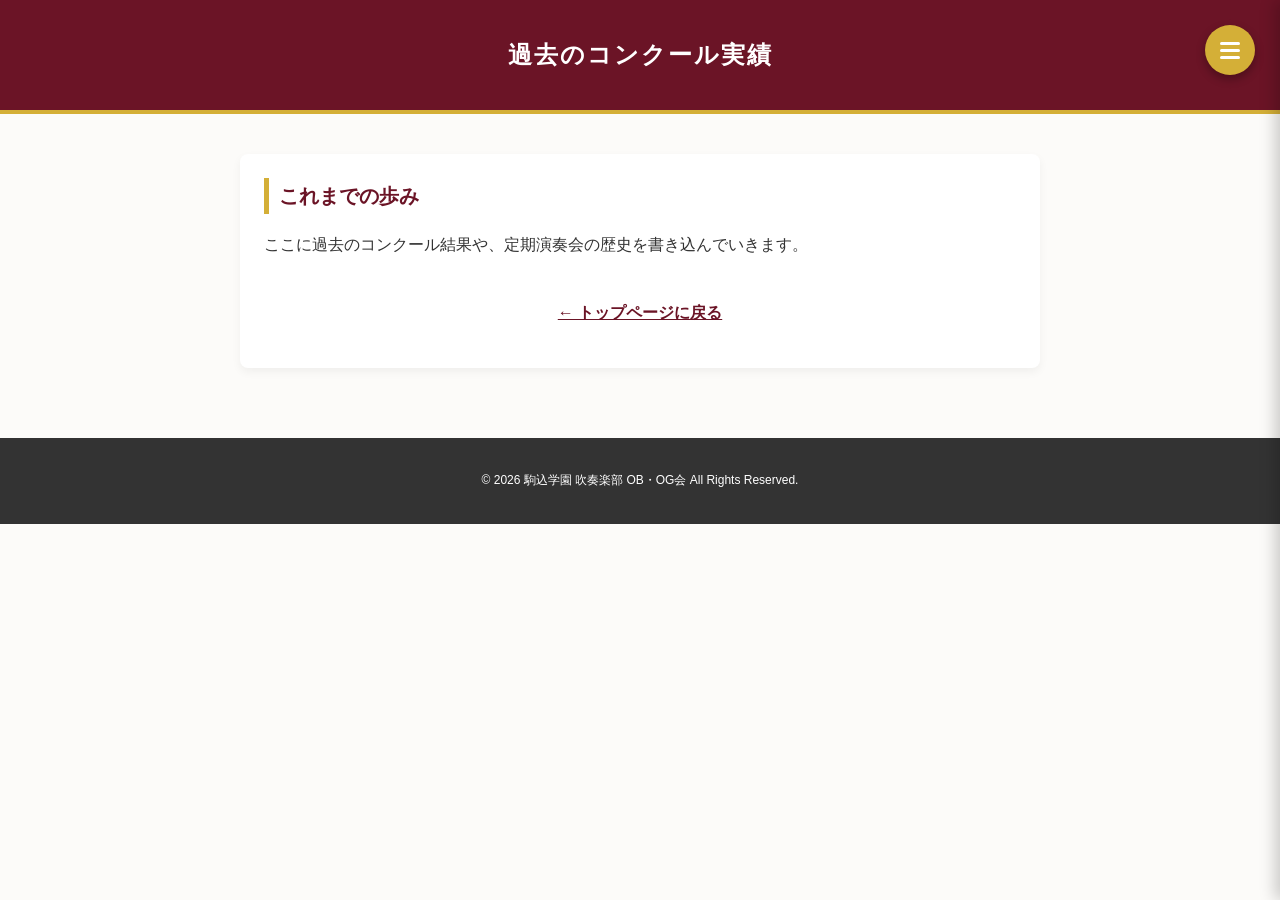
==== history.html @ 9dfc3580 "Add files via upload" ====
<!DOCTYPE html>
<html lang="ja">
<head>
    <meta name="robots" content="noindex, nofollow">
    <meta charset="UTF-8">
    <meta name="viewport" content="width=device-width, initial-scale=1.0">
    <title>過去の実績 - 駒込学園吹奏楽部 OB・OG会</title>
    <link rel="stylesheet" href="style.css">

    <style>
        /* 隠しチェックボックスは非表示 */
        #menu-btn-check {
            display: none !important;
        }

        /* ハンバーガーメニューのボタン位置設定 */
        .hamburger-menu {
            position: absolute !important;
            top: 50% !important;
            right: 20px !important;
            transform: translateY(-50%) !important;
            z-index: 99999 !important; 
        }

        .menu-btn {
            position: fixed !important; 
            top: 25px !important;
            right: 25px !important;
            display: flex !important;
            height: 50px !important;
            width: 50px !important;
            justify-content: center !important;
            align-items: center !important;
            background-color: #d4af37 !important;
            border-radius: 50% !important;
            cursor: pointer !important;
            z-index: 99999 !important; 
            box-shadow: 0 4px 10px rgba(0,0,0,0.3) !important;
        }

        /* 三本線（白） */
        .menu-btn span,
        .menu-btn span::before,
        .menu-btn span::after {
            content: '' !important;
            display: block !important;
            height: 3px !important;
            width: 20px !important;
            border-radius: 3px !important;
            background-color: #ffffff !important;
            position: absolute !important;
            transition: all 0.3s ease !important;
        }
        .menu-btn span::before { bottom: 7px !important; }
        .menu-btn span::after { top: 7px !important; }

        /* ボタンを押した時に「×」に変形 */
        #menu-btn-check:checked ~ .menu-btn span {
            background-color: transparent !important;
        }
        #menu-btn-check:checked ~ .menu-btn span::before {
            bottom: 0 !important;
            transform: rotate(45deg) !important;
        }
        #menu-btn-check:checked ~ .menu-btn span::after {
            top: 0 !important;
            transform: rotate(-45deg) !important;
        }

        /* 引き出しメニュー */
        .menu-content {
            position: fixed !important;
            top: 0 !important;
            right: -300px !important; 
            width: 300px !important;   
            height: 100vh !important;  
            background-color: #fcfbf9 !important;
            box-shadow: -5px 0 15px rgba(0,0,0,0.2) !important;
            transition: right 0.3s ease !important; 
            z-index: 99998 !important; 
            overflow-y: auto !important;
        }

        #menu-btn-check:checked ~ .menu-content {
            right: 0 !important;
        }

        .menu-inner {
            padding: 100px 20px 40px 20px !important;
        }
    </style>
</head>
<body>

    <header class="site-header">
        <div class="header-title-container">
            <h1>過去のコンクール実績</h1>
        </div>
        
        <input type="checkbox" id="menu-btn-check">
        <label for="menu-btn-check" class="menu-btn"><span></span></label>
        <div class="menu-content">
            <div class="menu-inner">
                <nav class="menu-nav">
                    <ul>
                        <li><a href="index.html#skip">🏠 ホーム</a></li>
                        <li><a href="history.html">🎼 過去のコンクール実績</a></li>
                        <li><a href="officers.html">👥 幹部・役員紹介</a></li>
                    </ul>
                </nav>
            </div>
        </div>
    </header>

    <main>
        <section>
            <h2>これまでの歩み</h2>
            <p>ここに過去のコンクール結果や、定期演奏会の歴史を書き込んでいきます。</p>
            
            <p style="text-align: center; margin-top: 40px;">
                <a href="index.html#skip" style="color: #6b1426; font-weight: bold;">← トップページに戻る</a>
            </p>
        </section>
    </main>

    <footer>
        <p>&copy; 2026 駒込学園 吹奏楽部 OB・OG会 All Rights Reserved.</p>
    </footer>

</body>
</html>
---- style.css ----
body {
    font-family: 'Helvetica Neue', Arial, 'Hiragino Kaku Gothic ProN', 'Hiragino Sans', Meiryo, sans-serif;
    line-height: 1.8;
    color: #333333;
    background-color: #fcfbf9;
    margin: 0;
    padding: 0;
}

/* ===================================================
   2. ヘッダー（タイトル中央揃え ＆ ハンバーガーバー）
   =================================================== */
.site-header {
    position: relative;
    background-color: #6b1426; /* 深い赤 */
    padding: 30px 20px;
    border-bottom: 4px solid #d4af37; /* ゴールドのライン */
    display: flex;
    justify-content: center;
    align-items: center;
    min-height: 50px;
}

.header-title-container {
    width: 100%;
    text-align: center;
}

.header-title-container h1 {
    margin: 0;
    font-size: 24px;
    color: #ffffff;
    letter-spacing: 2px;
    display: inline-block;
}

/* ハンバーガー全体の配置 */
.hamburger-menu {
    position: absolute;
    top: 50%;
    right: 20px;
    transform: translateY(-50%);
    z-index: 100;
}

/* チェックボックスは非表示 */
#menu-btn-check {
    display: none;
}

/* 丸いゴールドの三本線ボタン（画面の右上に固定） */
.menu-btn {
    position: fixed; 
    top: 25px;
    right: 25px;
    display: flex;
    height: 50px;
    width: 50px;
    justify-content: center;
    align-items: center;
    background-color: #d4af37;
    border-radius: 50%;
    cursor: pointer;
    z-index: 105; /* メニューより手前に表示 */
    box-shadow: 0 4px 10px rgba(0,0,0,0.2);
}

/* 三本線のデザイン */
.menu-btn span,
.menu-btn span::before,
.menu-btn span::after {
    content: '';
    display: block;
    height: 3px;
    width: 20px;
    border-radius: 3px;
    background-color: #ffffff;
    position: absolute;
    transition: all 0.3s ease;
}
.menu-btn span::before { bottom: 7px; }
.menu-btn span::after { top: 7px; }

/* ボタンクリック時の「×」変形 */
#menu-btn-check:checked ~ .menu-btn span {
    background-color: transparent;
}
#menu-btn-check:checked ~ .menu-btn span::before {
    bottom: 0;
    transform: rotate(45deg);
}
#menu-btn-check:checked ~ .menu-btn span::after {
    top: 0;
    transform: rotate(-45deg);
}

/* 引き出しメニュー画面 */
.menu-content {
    position: fixed;
    top: 0;
    right: -100%; /* 最初は画面の右外に隠す */
    width: 100%;
    max-width: 300px;
    height: 100%;
    background-color: #fcfbf9;
    box-shadow: -5px 0 15px rgba(0,0,0,0.1);
    transition: all 0.3s ease;
    z-index: 101;
    overflow-y: auto;
}

/* チェック時にメニューを引き出す */
#menu-btn-check:checked ~ .menu-content {
    right: 0;
}

/* メニュー内のナビゲーションボタン */
.menu-inner {
    padding: 100px 20px 40px 20px;
}

.menu-nav ul {
    list-style: none;
    padding: 0;
    margin: 0;
}

.menu-nav li {
    margin-bottom: 15px;
}

.menu-nav a {
    display: block;
    background-color: #ffffff;
    color: #333333;
    text-decoration: none;
    padding: 15px 20px;
    border-radius: 8px;
    font-weight: bold;
    border: 1px solid #e0e0e0;
    box-shadow: 0 2px 5px rgba(0,0,0,0.05);
    transition: all 0.2s ease;
}

.menu-nav a:hover {
    background-color: #6b1426;
    color: #ffffff;
    border-color: #6b1426;
    transform: translateX(5px);
}

/* ===================================================
   3. メインコンテンツ ＆ 共通セクション
   =================================================== */
main {
    max-width: 800px;
    margin: 20px auto;
    padding: 20px;
}

section {
    background-color: #ffffff;
    padding: 24px;
    margin-bottom: 30px;
    border-radius: 8px;
    box-shadow: 0 4px 10px rgba(0, 0, 0, 0.05);
}

section h2 {
    color: #6b1426;
    font-size: 20px;
    border-left: 5px solid #d4af37;
    padding-left: 10px;
    margin-top: 0;
}

/* ===================================================
   4. 設立の趣旨（もっと見る）
   =================================================== */
.lead-text {
    font-size: 16px;
    color: #555555;
    text-align: center;
    margin-bottom: 30px;
    line-height: 1.8;
}

.purpose-grid {
    display: flex;
    flex-wrap: wrap;
    gap: 20px;
    margin-top: 20px;
}

.purpose-card {
    flex: 1;
    min-width: 230px;
    background-color: #faf8f5;
    padding: 20px;
    border-radius: 6px;
    border-top: 3px solid #6b1426;
}

.purpose-card h3 {
    margin-top: 0;
    font-size: 16px;
    color: #6b1426;
}

.purpose-card p {
    font-size: 14px;
    color: #444444;
    margin-bottom: 0;
    line-height: 1.6;
}

.purpose-details {
    transition: all 0.3s ease;
}

.purpose-summary {
    display: block;
    width: 180px;
    margin: 0 auto;
    padding: 10px 20px;
    background-color: #6b1426;
    color: #ffffff;
    text-align: center;
    font-weight: bold;
    border-radius: 20px;
    cursor: pointer;
    list-style: none;
    transition: 0.2s;
}

.purpose-summary::-webkit-details-marker {
    display: none;
}

.purpose-summary:hover {
    background-color: #d4af37;
}

.purpose-content {
    margin-top: 20px;
    animation: fadeIn 0.5s ease;
}

@keyframes fadeIn {
    0% { opacity: 0; transform: translateY(-10px); }
    100% { opacity: 1; transform: translateY(0); }
}

/* ===================================================
   5. フォトギャラリー
   =================================================== */
.gallery-lead {
    text-align: center;
    color: #666666;
    margin-bottom: 25px;
}

.gallery-grid {
    display: grid;
    grid-template-columns: repeat(auto-fit, minmax(220px, 1fr));
    gap: 15px;
}

.gallery-item {
    position: relative;
    overflow: hidden;
    border-radius: 8px;
    box-shadow: 0 4px 8px rgba(0,0,0,0.1);
    background-color: #000000;
}

.gallery-item img {
    width: 100%;
    height: 200px;
    object-fit: cover;
    display: block;
    transition: transform 0.3s ease;
}

.gallery-item:hover img {
    transform: scale(1.1);
    opacity: 0.8;
}

.gallery-caption {
    position: absolute;
    bottom: 0;
    left: 0;
    width: 100%;
    background: linear-gradient(transparent, rgba(0, 0, 0, 0.7));
    color: #ffffff;
    padding: 10px;
    font-size: 14px;
    font-weight: bold;
    text-align: center;
    box-sizing: border-box;
}

/* ===================================================
   6. 幹部・役員紹介（カードレイアウト）
   =================================================== */
.officer-lead {
    text-align: center;
    color: #666666;
    margin-bottom: 30px;
}

.officer-grid {
    display: grid;
    grid-template-columns: repeat(auto-fit, minmax(280px, 1fr));
    gap: 20px;
}

.officer-card {
    background-color: #ffffff;
    border: 1px solid #e0e0e0;
    border-radius: 8px;
    padding: 25px;
    position: relative;
    box-shadow: 0 2px 5px rgba(0,0,0,0.02);
    border-top: 4px solid #6b1426;
}

.officer-role {
    display: inline-block;
    background-color: #d4af37;
    color: #ffffff;
    font-size: 12px;
    font-weight: bold;
    padding: 3px 12px;
    border-radius: 12px;
    margin-bottom: 10px;
}

.officer-name {
    margin: 0 0 5px 0;
    font-size: 20px;
    color: #333333;
}

.officer-info {
    margin: 0 0 15px 0;
    font-size: 14px;
    color: #6b1426;
    font-weight: bold;
}

.officer-message {
    margin: 0;
    font-size: 13px;
    color: #555555;
    line-height: 1.6;
    background-color: #fdfcfb;
    padding: 10px;
    border-radius: 4px;
    border-left: 3px solid #e0e0e0;
}

/* ===================================================
   7. SNSリンクボタン ＆ フッター
   =================================================== */
.sns-link-section {
    text-align: center;
    padding: 30px 20px;
}

.sns-button-container {
    display: flex;
    justify-content: center;
    gap: 20px;
    margin-top: 25px;
    flex-wrap: wrap;
}

.sns-btn {
    display: inline-block;
    width: 260px;
    padding: 14px 0;
    color: #ffffff !important;
    text-decoration: none;
    font-weight: bold;
    border-radius: 30px;
    box-shadow: 0 4px 10px rgba(0, 0, 0, 0.1);
    transition: all 0.3s ease;
}

.sns-btn:hover {
    transform: translateY(-3px);
    box-shadow: 0 6px 15px rgba(0, 0, 0, 0.15);
}

.instagram-btn {
    background: linear-gradient(45deg, #f9ce34, #ee2a7b, #6228d7);
}

.x-btn {
    background-color: #000000;
}

footer {
    text-align: center;
    padding: 20px;
    background-color: #333333;
    color: #ffffff;
    font-size: 12px;
}
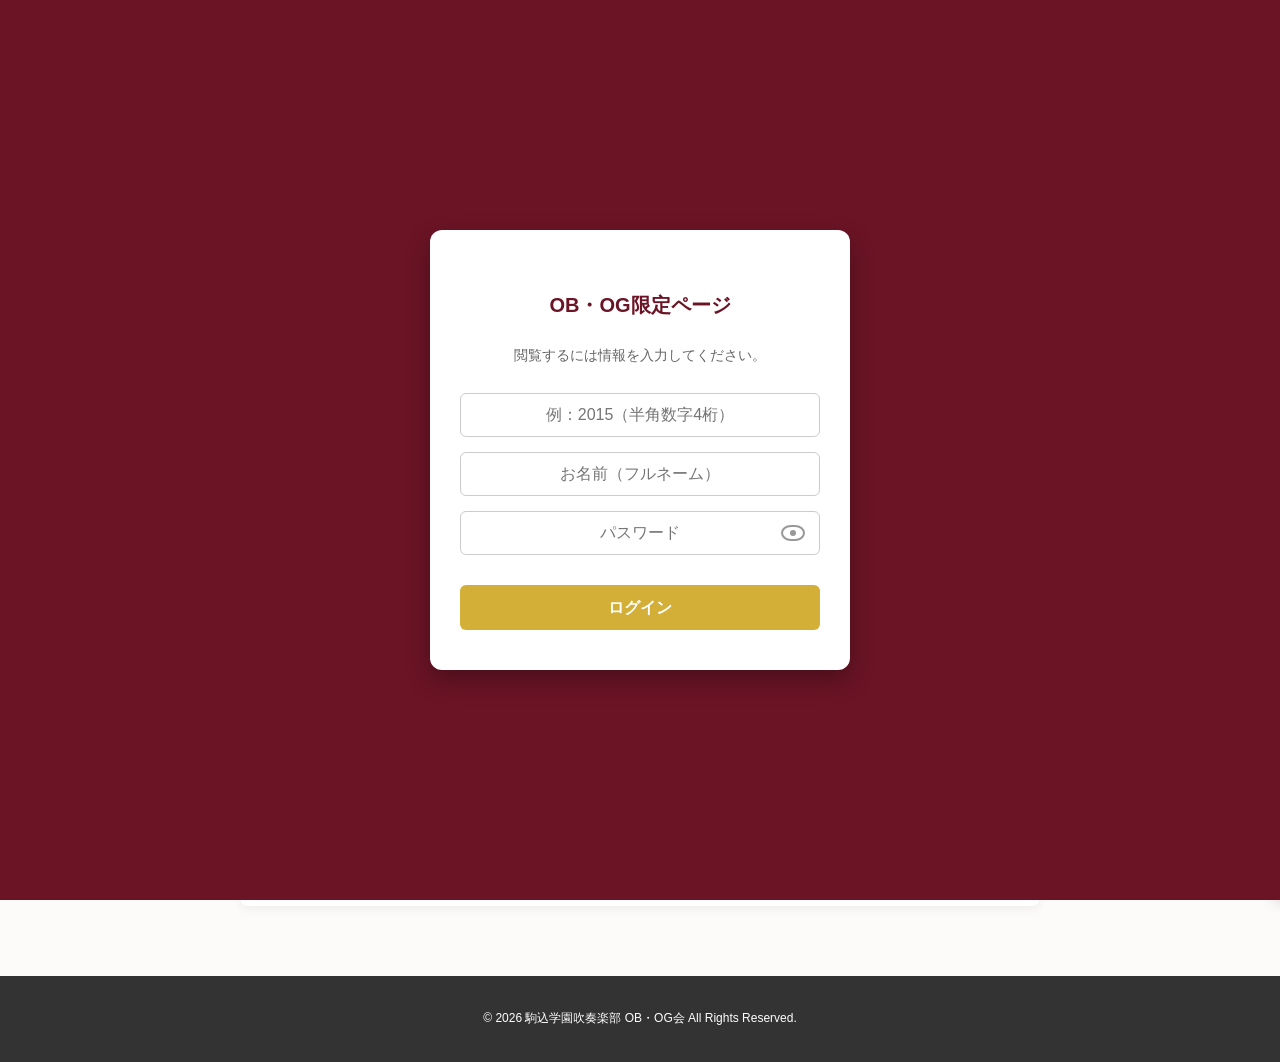
==== commit ba95782f: "Add files via upload" ====
--- a/history.html
+++ b/history.html
@@ -1,7 +1,6 @@
 <!DOCTYPE html>
 <html lang="ja">
 <head>
-    <meta name="robots" content="noindex, nofollow">
     <meta charset="UTF-8">
     <meta name="viewport" content="width=device-width, initial-scale=1.0">
     <title>過去の実績 - 駒込学園吹奏楽部 OB・OG会</title>
@@ -59,7 +58,7 @@
             background-color: transparent !important;
         }
         #menu-btn-check:checked ~ .menu-btn span::before {
-            bottom: 0 !important;
+            break-bottom: 0 !important;
             transform: rotate(45deg) !important;
         }
         #menu-btn-check:checked ~ .menu-btn span::after {
@@ -89,6 +88,12 @@
             padding: 100px 20px 40px 20px !important;
         }
     </style>
+    <!-- 🔐 未ログインなら、この実績ページを一切見せずにホームへ突き返す命令 -->
+    <script>
+        if (localStorage.getItem('loginStatus') !== 'passed') {
+            window.location.replace("index.html");
+        }
+    </script>
 </head>
 <body>
 
@@ -103,7 +108,7 @@
             <div class="menu-inner">
                 <nav class="menu-nav">
                     <ul>
-                        <li><a href="index.html#skip">🏠 ホーム</a></li>
+                        <li><a href="index.html">🏠 ホーム</a></li>
                         <li><a href="history.html">🎼 過去のコンクール実績</a></li>
                         <li><a href="officers.html">👥 幹部・役員紹介</a></li>
                     </ul>
@@ -115,10 +120,10 @@
     <main>
         <section>
             <h2>これまでの歩み</h2>
-            <p>ここに過去のコンクール結果や、定期演奏会の歴史を書き込んでいきます。</p>
+            <p>ここに過去のコンクール結果や、定期演奏会の歴史を書き込んでしていきます。</p>
             
             <p style="text-align: center; margin-top: 40px;">
-                <a href="index.html#skip" style="color: #6b1426; font-weight: bold;">← トップページに戻る</a>
+                <a href="index.html" style="color: #6b1426; font-weight: bold;">← トップページに戻る</a>
             </p>
         </section>
     </main>
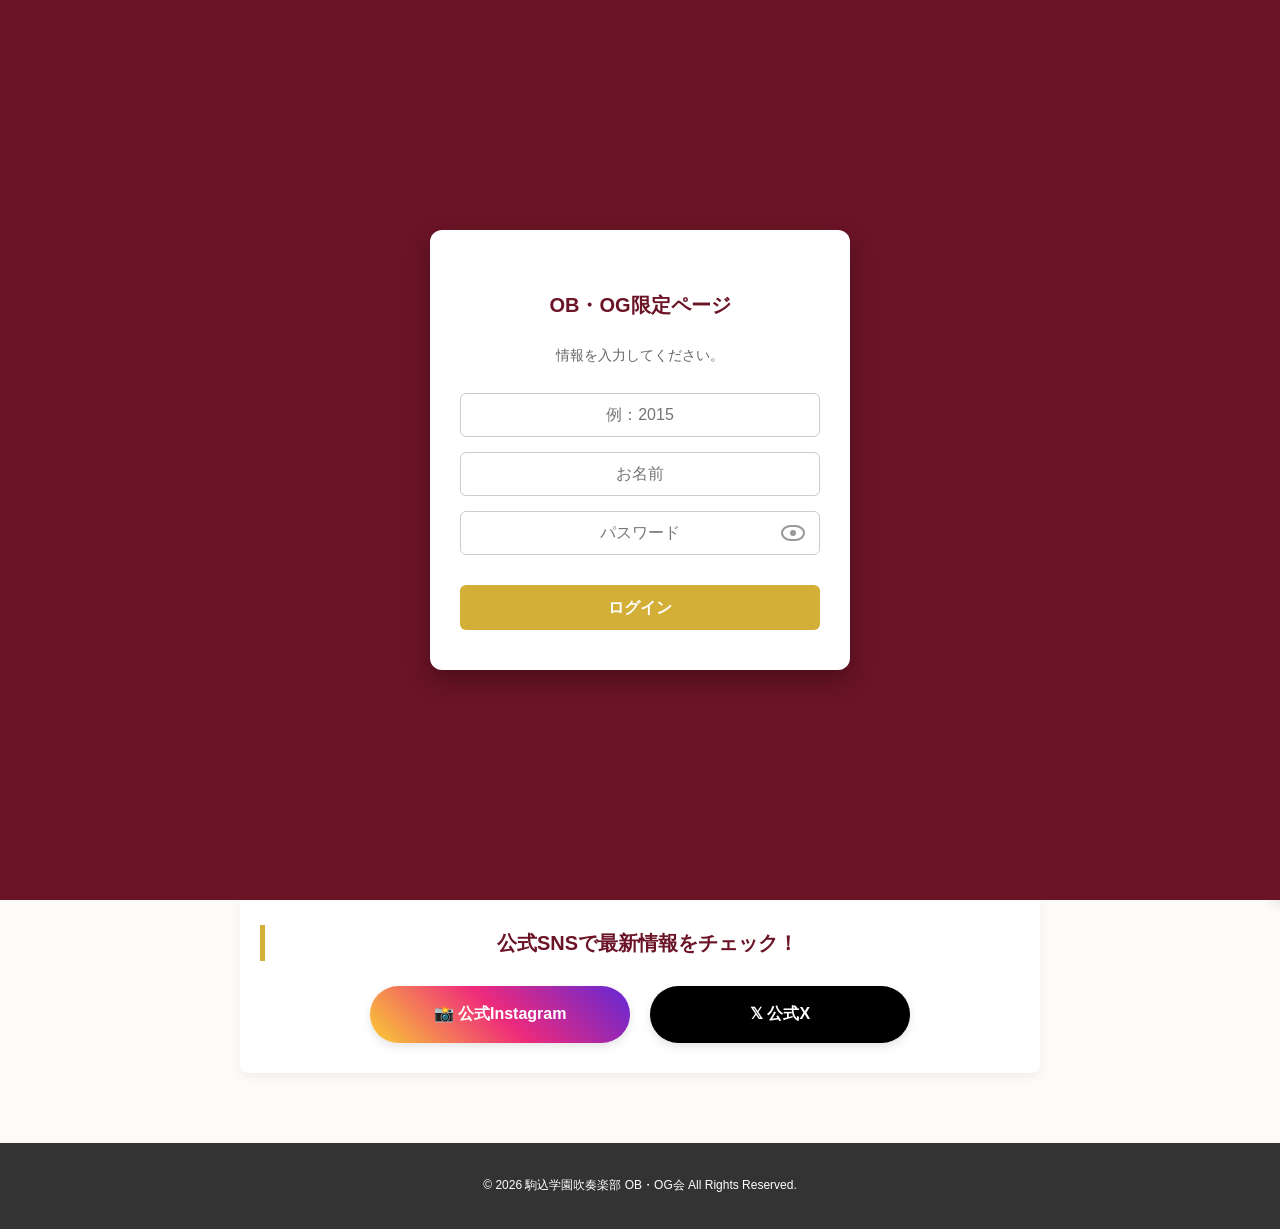
==== commit d4013ac6: "Add files via upload" ====
--- a/history.html
+++ b/history.html
@@ -3,7 +3,7 @@
 <head>
     <meta charset="UTF-8">
     <meta name="viewport" content="width=device-width, initial-scale=1.0">
-    <title>過去の実績 - 駒込学園吹奏楽部 OB・OG会</title>
+    <title>過去のコンクール実績 - 駒込学園吹奏楽部 OB・OG会</title>
     <link rel="stylesheet" href="style.css">
 
     <style>
@@ -18,7 +18,7 @@
             top: 50% !important;
             right: 20px !important;
             transform: translateY(-50%) !important;
-            z-index: 99999 !important; 
+            z-index: 9999 !important; 
         }
 
         .menu-btn {
@@ -33,7 +33,7 @@
             background-color: #d4af37 !important;
             border-radius: 50% !important;
             cursor: pointer !important;
-            z-index: 99999 !important; 
+            z-index: 9999 !important; 
             box-shadow: 0 4px 10px rgba(0,0,0,0.3) !important;
         }
 
@@ -58,7 +58,7 @@
             background-color: transparent !important;
         }
         #menu-btn-check:checked ~ .menu-btn span::before {
-            break-bottom: 0 !important;
+            bottom: 0 !important;
             transform: rotate(45deg) !important;
         }
         #menu-btn-check:checked ~ .menu-btn span::after {
@@ -76,7 +76,7 @@
             background-color: #fcfbf9 !important;
             box-shadow: -5px 0 15px rgba(0,0,0,0.2) !important;
             transition: right 0.3s ease !important; 
-            z-index: 99998 !important; 
+            z-index: 9998 !important; 
             overflow-y: auto !important;
         }
 
@@ -87,10 +87,74 @@
         .menu-inner {
             padding: 100px 20px 40px 20px !important;
         }
+
+        /* ==========================================
+           📊 実績テーブル（表）の綺麗にするCSS
+           ========================================== */
+        .history-section {
+            max-width: 900px;
+            margin: 40px auto;
+            padding: 0 20px;
+        }
+        .history-table-container {
+            width: 100%;
+            overflow-x: auto; /* スマホで表がはみ出た時に横スクロールできるようにする */
+            background-color: #ffffff;
+            border-radius: 8px;
+            box-shadow: 0 4px 15px rgba(0,0,0,0.05);
+        }
+        .history-table {
+            width: 100%;
+            border-collapse: collapse; /* 線の隙間をなくす */
+            text-align: left;
+            font-size: 15px;
+        }
+        .history-table th, 
+        .history-table td {
+            padding: 15px;
+            border-bottom: 1px solid #eeeeee;
+        }
+        /* 表のヘッダー（一番上の見出し） */
+        .history-table th {
+            background-color: #6b1426; /* 学園カラーのエンジ色 */
+            color: #ffffff;
+            font-weight: bold;
+            white-space: nowrap;
+        }
+        /* 年度の列を少し強調 */
+        .year-cell {
+            font-weight: bold;
+            color: #6b1426;
+            white-space: nowrap;
+        }
+        /* 出場組の列 */
+        .group-cell {
+            white-space: nowrap;
+            color: #555555;
+        }
+        /* 各賞のバッジ風デザイン */
+        .award-badge {
+            display: inline-block;
+            padding: 4px 12px;
+            border-radius: 4px;
+            font-weight: bold;
+            font-size: 13px;
+            text-align: center;
+        }
+        .award-gold { background-color: #fceecb; color: #bfa030; } /* 金賞 */
+        .award-silver { background-color: #e2e8f0; color: #64748b; } /* 銀賞 */
+        .award-bronze { background-color: #ffedd5; color: #ea580c; } /* 銅賞 */
+        .award-none { background-color: #f1f5f9; color: #94a3b8; } /* その他 */
+        .cancel-text { color: #999999; font-style: italic; font-size: 14px; }
+
+        /* 行にマウスを乗せたときにふわっと色を変える */
+        .history-table tr:hover {
+            background-color: #fffaf0;
+        }
     </style>
-    <!-- 🔐 未ログインなら、この実績ページを一切見せずにホームへ突き返す命令 -->
+    
     <script>
-        if (localStorage.getItem('loginStatus') !== 'passed') {
+        if (sessionStorage.getItem('loginStatus') !== 'passed') {
             window.location.replace("index.html");
         }
     </script>
@@ -118,12 +182,75 @@
     </header>
 
     <main>
-        <section>
-            <h2>これまでの歩み</h2>
-            <p>ここに過去のコンクール結果や、定期演奏会の歴史を書き込んでしていきます。</p>
+        <section class="history-section">
+            <h2>🏆 東京都高等学校吹奏楽コンクールの実績</h2>
+            <p style="margin-bottom: 25px; color: #666;">駒込学園吹奏楽部（KWO）がこれまでに挑んできたコンクールの全記録です。</p>
             
-            <p style="text-align: center; margin-top: 40px;">
-                <a href="index.html" style="color: #6b1426; font-weight: bold;">← トップページに戻る</a>
+            <div class="history-table-container">
+                <table class="history-table">
+                    <thead>
+                        <tr>
+                            <th>年度</th>
+                            <th>出場部門・組</th>
+                            <th>演奏曲</th>
+                            <th>結果</th>
+                        </tr>
+                    </thead>
+                    <tbody>
+                        <tr>
+                            <td class="year-cell">2025年</td>
+                            <td class="group-cell">B組</td>
+                            <td>レパントの海戦</td>
+                            <td><span class="award-badge award-silver">銀賞</span></td>
+                        </tr>
+                        <tr>
+                            <td class="year-cell">2024年</td>
+                            <td class="group-cell">東日本組</td>
+                            <td>死の舞踏</td>
+                            <td><span class="award-badge award-silver">銀賞</span></td>
+                        </tr>
+                        <tr>
+                            <td class="year-cell">2023年</td>
+                            <td class="group-cell">B組</td>
+                            <td>喜歌劇「チャルダッシュの女王」セレクション</td>
+                            <td><span class="award-badge award-silver">銀賞</span></td>
+                        </tr>
+                        <tr>
+                            <td class="year-cell">2022年</td>
+                            <td class="group-cell">A組</td>
+                            <td>課題曲：ブルースプリング<br>自由曲：シー・オブ・ウィズダム～知恵を持つ海～</td>
+                            <td><span class="award-badge award-bronze">銅賞</span></td>
+                        </tr>
+                        <tr>
+                            <td class="year-cell">2021年</td>
+                            <td class="group-cell">B組</td>
+                            <td>鳥之石楠船神</td>
+                            <td><span class="award-badge award-none">銀賞</span></td>
+                        </tr>
+                        <tr>
+                            <td class="year-cell">2020年</td>
+                            <td class="group-cell">-</td>
+                            <td>三日月の彼方</td>
+                            <td class="cancel-text">＊コンクール中止</td>
+                        </tr>
+                        <tr>
+                            <td class="year-cell">2019年</td>
+                            <td class="group-cell">BⅡ組</td>
+                            <td>梁塵秘抄～熊野古道の幻想～</td>
+                            <td><span class="award-badge award-gold">金賞</span></td>
+                        </tr>
+                        <tr>
+                            <td class="year-cell">2018年</td>
+                            <td class="group-cell">BⅡ組</td>
+                            <td>吹奏楽ための「ランドスケープ」</td>
+                            <td><span class="award-badge award-silver">銀賞</span></td>
+                        </tr>
+                    </tbody>
+                </table>
+            </div>
+            
+            <p style="text-align: center; margin-top: 50px;">
+                <a href="index.html" style="color: #6b1426; font-weight: bold; text-decoration: none;">← トップページに戻る</a>
             </p>
         </section>
     </main>
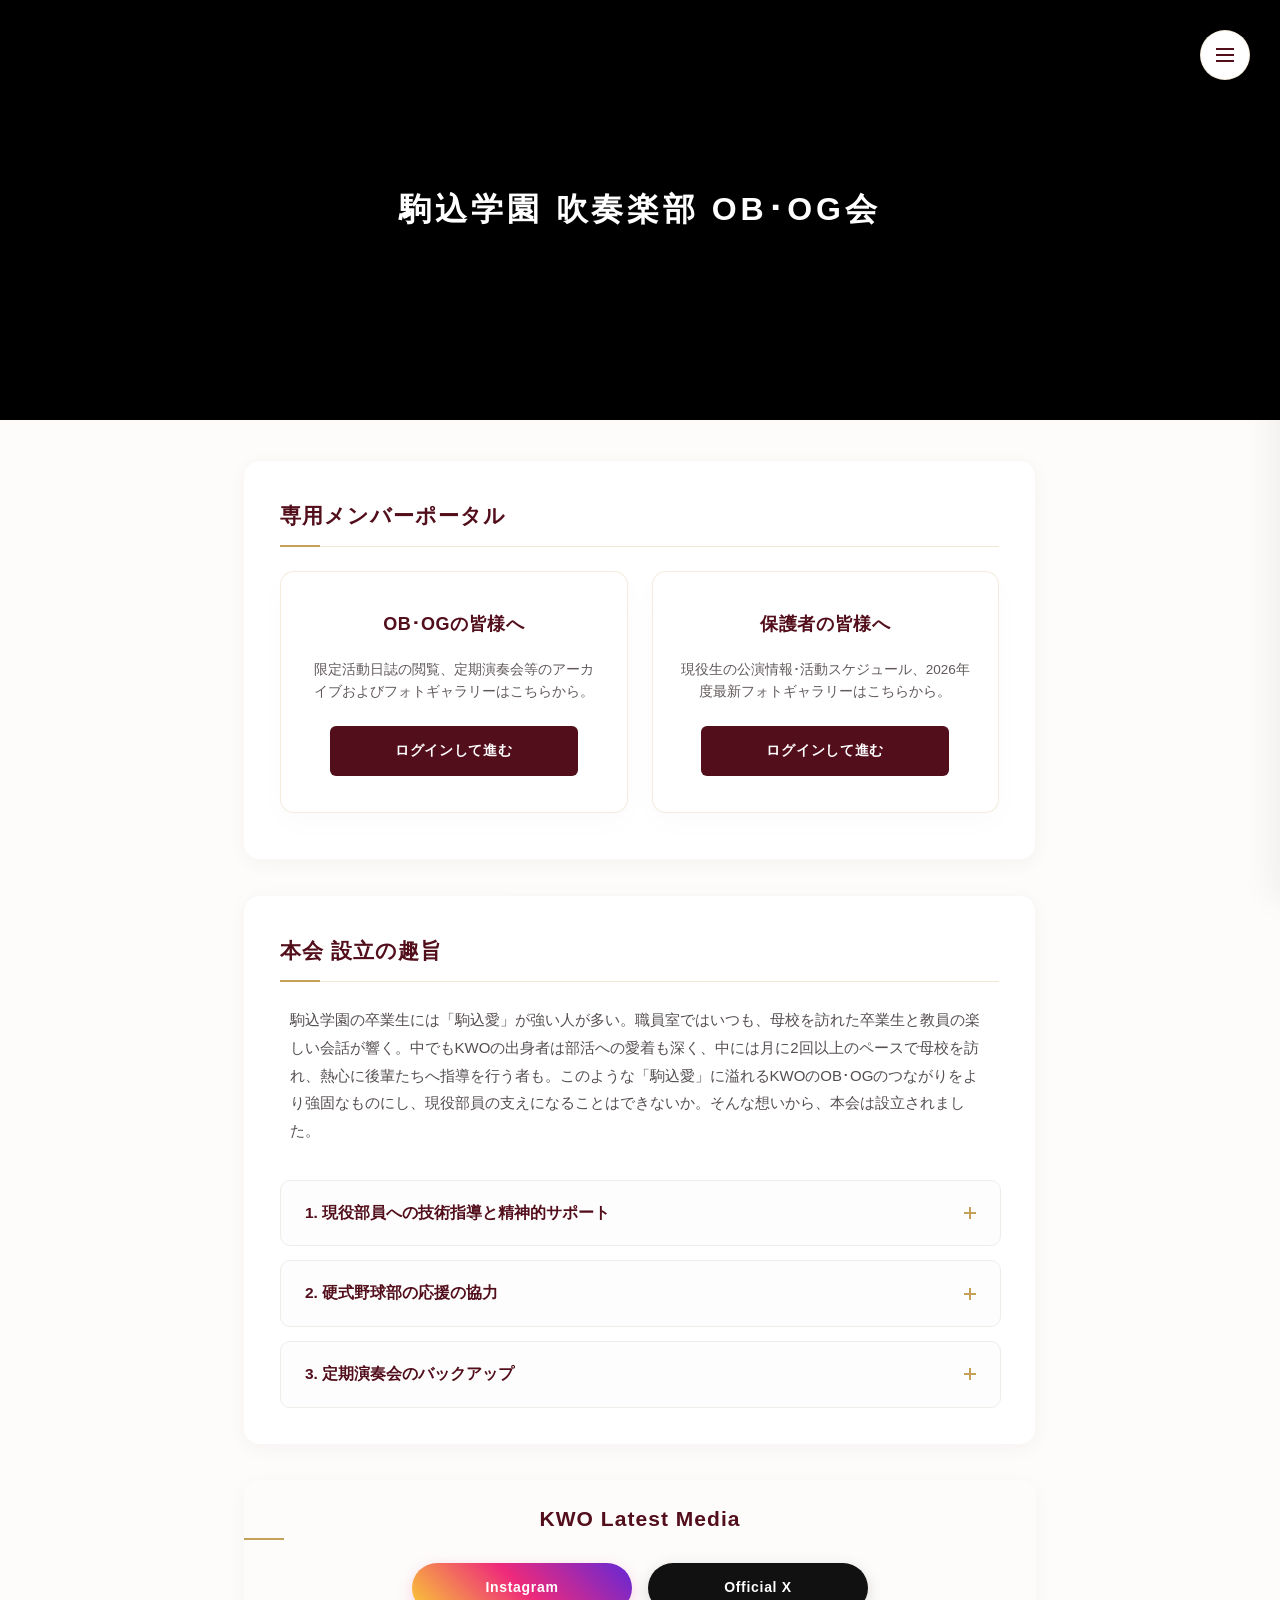
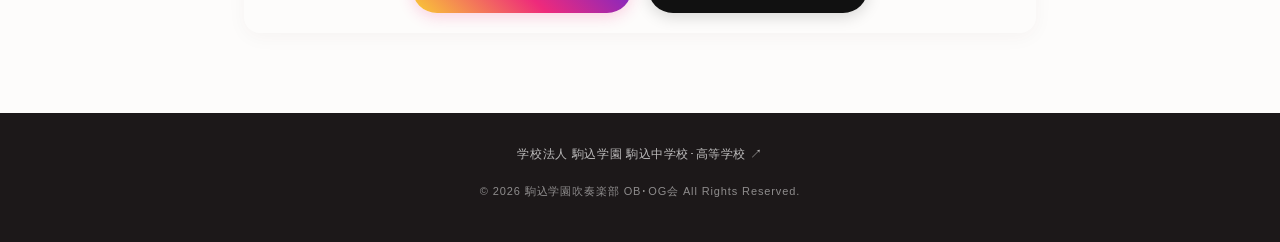
==== commit 107d56c3: "Add files via upload" ====
--- a/history.html
+++ b/history.html
@@ -3,261 +3,229 @@
 <head>
     <meta charset="UTF-8">
     <meta name="viewport" content="width=device-width, initial-scale=1.0">
-    <title>過去のコンクール実績 - 駒込学園吹奏楽部 OB・OG会</title>
+    <title>過去の実績 - 駒込学園吹奏楽部 OB･OG会</title>
     <link rel="stylesheet" href="style.css">
-
     <style>
-        /* 隠しチェックボックスは非表示 */
-        #menu-btn-check {
-            display: none !important;
-        }
-
-        /* ハンバーガーメニューのボタン位置設定 */
-        .hamburger-menu {
-            position: absolute !important;
-            top: 50% !important;
-            right: 20px !important;
-            transform: translateY(-50%) !important;
-            z-index: 9999 !important; 
-        }
-
-        .menu-btn {
-            position: fixed !important; 
-            top: 25px !important;
-            right: 25px !important;
-            display: flex !important;
-            height: 50px !important;
-            width: 50px !important;
-            justify-content: center !important;
-            align-items: center !important;
-            background-color: #d4af37 !important;
-            border-radius: 50% !important;
-            cursor: pointer !important;
-            z-index: 9999 !important; 
-            box-shadow: 0 4px 10px rgba(0,0,0,0.3) !important;
-        }
-
-        /* 三本線（白） */
-        .menu-btn span,
-        .menu-btn span::before,
-        .menu-btn span::after {
-            content: '' !important;
-            display: block !important;
-            height: 3px !important;
-            width: 20px !important;
-            border-radius: 3px !important;
-            background-color: #ffffff !important;
-            position: absolute !important;
-            transition: all 0.3s ease !important;
-        }
-        .menu-btn span::before { bottom: 7px !important; }
-        .menu-btn span::after { top: 7px !important; }
-
-        /* ボタンを押した時に「×」に変形 */
-        #menu-btn-check:checked ~ .menu-btn span {
-            background-color: transparent !important;
-        }
-        #menu-btn-check:checked ~ .menu-btn span::before {
-            bottom: 0 !important;
-            transform: rotate(45deg) !important;
-        }
-        #menu-btn-check:checked ~ .menu-btn span::after {
-            top: 0 !important;
-            transform: rotate(-45deg) !important;
-        }
-
-        /* 引き出しメニュー */
-        .menu-content {
-            position: fixed !important;
-            top: 0 !important;
-            right: -300px !important; 
-            width: 300px !important;   
-            height: 100vh !important;  
-            background-color: #fcfbf9 !important;
-            box-shadow: -5px 0 15px rgba(0,0,0,0.2) !important;
-            transition: right 0.3s ease !important; 
-            z-index: 9998 !important; 
-            overflow-y: auto !important;
-        }
-
-        #menu-btn-check:checked ~ .menu-content {
-            right: 0 !important;
-        }
-
-        .menu-inner {
-            padding: 100px 20px 40px 20px !important;
-        }
-
-        /* ==========================================
-           📊 実績テーブル（表）の綺麗にするCSS
-           ========================================== */
-        .history-section {
-            max-width: 900px;
-            margin: 40px auto;
-            padding: 0 20px;
-        }
-        .history-table-container {
-            width: 100%;
-            overflow-x: auto; /* スマホで表がはみ出た時に横スクロールできるようにする */
-            background-color: #ffffff;
-            border-radius: 8px;
-            box-shadow: 0 4px 15px rgba(0,0,0,0.05);
-        }
-        .history-table {
-            width: 100%;
-            border-collapse: collapse; /* 線の隙間をなくす */
-            text-align: left;
-            font-size: 15px;
-        }
-        .history-table th, 
-        .history-table td {
-            padding: 15px;
-            border-bottom: 1px solid #eeeeee;
-        }
-        /* 表のヘッダー（一番上の見出し） */
-        .history-table th {
-            background-color: #6b1426; /* 学園カラーのエンジ色 */
-            color: #ffffff;
-            font-weight: bold;
-            white-space: nowrap;
-        }
-        /* 年度の列を少し強調 */
-        .year-cell {
-            font-weight: bold;
-            color: #6b1426;
-            white-space: nowrap;
-        }
-        /* 出場組の列 */
-        .group-cell {
-            white-space: nowrap;
-            color: #555555;
-        }
-        /* 各賞のバッジ風デザイン */
-        .award-badge {
-            display: inline-block;
-            padding: 4px 12px;
-            border-radius: 4px;
-            font-weight: bold;
-            font-size: 13px;
-            text-align: center;
-        }
-        .award-gold { background-color: #fceecb; color: #bfa030; } /* 金賞 */
-        .award-silver { background-color: #e2e8f0; color: #64748b; } /* 銀賞 */
-        .award-bronze { background-color: #ffedd5; color: #ea580c; } /* 銅賞 */
-        .award-none { background-color: #f1f5f9; color: #94a3b8; } /* その他 */
-        .cancel-text { color: #999999; font-style: italic; font-size: 14px; }
-
-        /* 行にマウスを乗せたときにふわっと色を変える */
-        .history-table tr:hover {
-            background-color: #fffaf0;
-        }
+        .history-section { max-width: 900px; margin: 0 auto; }
+        .tab-menu { display: flex; justify-content: center; gap: 8px; margin-bottom: 35px; list-style: none; padding: 0; }
+        .tab-btn { background-color: transparent; color: #645a5b; border: 1px solid #e2e0dc; padding: 10px 24px; font-size: 14.5px; font-weight: 500; border-radius: 25px; cursor: pointer; transition: all 0.3s var(--easing-smooth); flex: 1; max-width: 160px; text-align: center; }
+        .tab-btn:hover { border-color: var(--accent-gold); color: var(--accent-gold); background-color: #faf9f6; }
+        .tab-btn.active-tab { background-color: var(--primary-burgundy); color: #ffffff; border-color: var(--primary-burgundy); box-shadow: 0 4px 12px rgba(82,14,27,0.15); }
+        .history-content { display: none; }
+        .history-content.active-content { display: block; animation: refinedFadeIn 0.5s var(--easing-smooth); }
+        .history-table-container { width: 100%; overflow-x: auto; background-color: #ffffff; border-radius: 12px; margin-top: 15px; border: 1px solid #f0ede9; box-shadow: 0 4px 15px rgba(0, 0, 0, 0.02); }
+        .history-table { width: 100%; border-collapse: collapse; text-align: left; font-size: 14.5px; }
+        .history-table th, .history-table td { padding: 16px 20px; border-bottom: 1px solid #f2effa; }
+        .history-table th { background-color: #faf9f6; color: var(--primary-burgundy); font-weight: 600; white-space: nowrap; border-bottom: 2px solid rgba(197, 160, 89, 0.2); }
+        .year-cell { font-weight: 600; color: var(--primary-burgundy); white-space: nowrap; }
+        .group-cell { white-space: nowrap; color: #61595a; }
+        .award-badge { display: inline-block; padding: 3px 12px; border-radius: 4px; font-weight: 600; font-size: 12.5px; text-align: center; letter-spacing: 0.03em; }
+        .award-gold { background-color: #fbf5e6; color: #a38132; border: 1px solid rgba(163,129,50,0.15); }
+        .award-silver { background-color: #f1f3f5; color: #495057; border: 1px solid rgba(0,0,0,0.05); }
+        .award-bronze { background-color: #fef3eb; color: #c46624; border: 1px solid rgba(196,102,36,0.15); }
+        .award-none { background-color: #f8f9fa; color: #868e96; }
+        .cancel-text { color: #acb5bd; font-style: italic; font-size: 13.5px; }
+        .history-table tr:hover { background-color: #fefdfb; }
     </style>
-    
     <script>
-        if (sessionStorage.getItem('loginStatus') !== 'passed') {
+        if (sessionStorage.getItem('loginStatus') !== 'passed' && sessionStorage.getItem('parentStatus') !== 'passed') {
             window.location.replace("index.html");
         }
     </script>
 </head>
 <body>
 
+    <input type="checkbox" id="menu-btn-check">
+    <label for="menu-btn-check" class="menu-btn"><span></span></label>
+    
+    <div class="menu-content">
+        <div class="menu-inner">
+            <nav class="menu-nav">
+                <ul>
+                    <li><a href="index.html">ホーム（一般公開）</a></li>
+                    <li><a href="obog.html">OB･OG専用ページ</a></li>
+                    <li><a href="parents.html">保護者専用ページ</a></li>
+                    <li><a href="history.html">過去の実績</a></li>
+                    <li><a href="officers.html">幹部･役員紹介</a></li>
+                </ul>
+            </nav>
+        </div>
+    </div>
+
+    <!-- ヘッダーを1枚の画像画像に変更 -->
     <header class="site-header">
+        <div class="header-bg-slider active-bg" style="background-image: url('images/header.jpg');"></div>
         <div class="header-title-container">
-            <h1>過去のコンクール実績</h1>
-        </div>
-        
-        <input type="checkbox" id="menu-btn-check">
-        <label for="menu-btn-check" class="menu-btn"><span></span></label>
-        <div class="menu-content">
-            <div class="menu-inner">
-                <nav class="menu-nav">
-                    <ul>
-                        <li><a href="index.html">🏠 ホーム</a></li>
-                        <li><a href="history.html">🎼 過去のコンクール実績</a></li>
-                        <li><a href="officers.html">👥 幹部・役員紹介</a></li>
-                    </ul>
-                </nav>
-            </div>
+            <h1>過去の実績･歩み</h1>
         </div>
     </header>
 
     <main>
-        <section class="history-section">
-            <h2>🏆 東京都高等学校吹奏楽コンクールの実績</h2>
-            <p style="margin-bottom: 25px; color: #666;">駒込学園吹奏楽部（KWO）がこれまでに挑んできたコンクールの全記録です。</p>
-            
-            <div class="history-table-container">
-                <table class="history-table">
-                    <thead>
-                        <tr>
-                            <th>年度</th>
-                            <th>出場部門・組</th>
-                            <th>演奏曲</th>
-                            <th>結果</th>
-                        </tr>
-                    </thead>
-                    <tbody>
-                        <tr>
-                            <td class="year-cell">2025年</td>
-                            <td class="group-cell">B組</td>
-                            <td>レパントの海戦</td>
-                            <td><span class="award-badge award-silver">銀賞</span></td>
-                        </tr>
-                        <tr>
-                            <td class="year-cell">2024年</td>
-                            <td class="group-cell">東日本組</td>
-                            <td>死の舞踏</td>
-                            <td><span class="award-badge award-silver">銀賞</span></td>
-                        </tr>
-                        <tr>
-                            <td class="year-cell">2023年</td>
-                            <td class="group-cell">B組</td>
-                            <td>喜歌劇「チャルダッシュの女王」セレクション</td>
-                            <td><span class="award-badge award-silver">銀賞</span></td>
-                        </tr>
-                        <tr>
-                            <td class="year-cell">2022年</td>
-                            <td class="group-cell">A組</td>
-                            <td>課題曲：ブルースプリング<br>自由曲：シー・オブ・ウィズダム～知恵を持つ海～</td>
-                            <td><span class="award-badge award-bronze">銅賞</span></td>
-                        </tr>
-                        <tr>
-                            <td class="year-cell">2021年</td>
-                            <td class="group-cell">B組</td>
-                            <td>鳥之石楠船神</td>
-                            <td><span class="award-badge award-none">銀賞</span></td>
-                        </tr>
-                        <tr>
-                            <td class="year-cell">2020年</td>
-                            <td class="group-cell">-</td>
-                            <td>三日月の彼方</td>
-                            <td class="cancel-text">＊コンクール中止</td>
-                        </tr>
-                        <tr>
-                            <td class="year-cell">2019年</td>
-                            <td class="group-cell">BⅡ組</td>
-                            <td>梁塵秘抄～熊野古道の幻想～</td>
-                            <td><span class="award-badge award-gold">金賞</span></td>
-                        </tr>
-                        <tr>
-                            <td class="year-cell">2018年</td>
-                            <td class="group-cell">BⅡ組</td>
-                            <td>吹奏楽ための「ランドスケープ」</td>
-                            <td><span class="award-badge award-silver">銀賞</span></td>
-                        </tr>
-                    </tbody>
-                </table>
+        <section class="history-section" style="border: none; padding: 0 !important; background: transparent !important; box-shadow: none !important;">
+            <ul class="tab-menu">
+                <li class="tab-btn active-tab" onclick="switchTab(0)">コンクール</li>
+                <li class="tab-btn" onclick="switchTab(1)">定期演奏会</li>
+                <li class="tab-btn" onclick="switchTab(2)">文化祭公演</li>
+            </ul>
+
+            <div class="history-content active-content">
+                <div style="background:#fff; padding:36px; border-radius:16px; box-shadow: var(--card-shadow); border: 1px solid rgba(82, 14, 27, 0.03);">
+                    <h2>全日本吹奏楽コンクール 実績</h2>
+                    <p style="color: #666; font-size:14px; margin-bottom: 20px;">東京都吹奏楽コンクールにおけるKWOの受賞および軌跡の記録です。</p>
+                    <div class="history-table-container">
+                        <table class="history-table">
+                            <thead>
+                                <tr>
+                                    <th>年度</th>
+                                    <th>出場部門</th>
+                                    <th>演奏曲</th>
+                                    <th>結果</th>
+                                </tr>
+                            </thead>
+                            <tbody>
+                                <tr>
+                                    <td class="year-cell">2025年</td>
+                                    <td class="group-cell">B組</td>
+                                    <td>レパントの海戦</td>
+                                    <td><span class="award-badge award-silver">銀賞</span></td>
+                                </tr>
+                                <tr>
+                                    <td class="year-cell">2024年</td>
+                                    <td class="group-cell">東日本組</td>
+                                    <td>死の舞踏</td>
+                                    <td><span class="award-badge award-silver">銀賞</span></td>
+                                </tr>
+                                <tr>
+                                    <td class="year-cell">2023年</td>
+                                    <td class="group-cell">B組</td>
+                                    <td>喜歌劇「チャルダッシュの女王」セレクション</td>
+                                    <td><span class="award-badge award-silver">銀賞</span></td>
+                                </tr>
+                                <tr>
+                                    <td class="year-cell">2022年</td>
+                                    <td class="group-cell">A組</td>
+                                    <td>課題曲：ブルースプリング<br>自由曲：シー･オブ･ウィズダム～知恵を持つ海～</td>
+                                    <td><span class="award-badge award-bronze">銅賞</span></td>
+                                </tr>
+                                <tr>
+                                    <td class="year-cell">2021年</td>
+                                    <td class="group-cell">-</td>
+                                    <td>鳥之石楠船神</td>
+                                    <td><span class="award-badge award-none">出場</span></td>
+                                </tr>
+                                <tr>
+                                    <td class="year-cell">2020年</td>
+                                    <td class="group-cell">-</td>
+                                    <td>三日月の彼方</td>
+                                    <td class="cancel-text">＊コンクール中止</td>
+                                </tr>
+                                <tr>
+                                    <td class="year-cell">2019年</td>
+                                    <td class="group-cell">BⅡ組</td>
+                                    <td>梁塵秘抄～熊野古道の幻想～</td>
+                                    <td><span class="award-badge award-gold">金賞</span></td>
+                                </tr>
+                                <tr>
+                                    <td class="year-cell">2018年</td>
+                                    <td class="group-cell">BⅡ組</td>
+                                    <td>吹奏楽ための「ランドスケープ」</td>
+                                    <td><span class="award-badge award-silver">銀賞</span></td>
+                                </tr>
+                            </tbody>
+                        </table>
+                    </div>
+                </div>
+            </div>
+
+            <div class="history-content">
+                <div style="background:#fff; padding:36px; border-radius:16px; box-shadow: var(--card-shadow); border: 1px solid rgba(82, 14, 27, 0.03);">
+                    <h2>定期演奏会の歩み</h2>
+                    <p style="color: #666; font-size:14px; margin-bottom: 20px;">毎年春に開催される、吹奏楽部最大のメインステージの歴史です。</p>
+                    <div class="history-table-container">
+                        <table class="history-table">
+                            <thead>
+                                <tr>
+                                    <th>回数 / 年度</th>
+                                    <th>開催日 / 会場</th>
+                                    <th>主な演奏演目･OB合同曲</th>
+                                </tr>
+                            </thead>
+                            <tbody>
+                                <tr>
+                                    <td class="year-cell">第40回（2025年度）</td>
+                                    <td>2026年3月 / サンパール荒川</td>
+                                    <td>「アルメニアン･ダンス Part I」 / OB合同：行進曲「高砂」</td>
+                                </tr>
+                                <tr>
+                                    <td class="year-cell">第39回（2024年度）</td>
+                                    <td>2025年3月 / かつしかシンフォニーヒルズ</td>
+                                    <td>「宇宙の音楽」 / OB合同：宝島</td>
+                                </tr>
+                                <tr>
+                                    <td class="year-cell">第38回（2023年度）</td>
+                                    <td>2024年3月 / サンパール荒川</td>
+                                    <td>「マカーム･ダンス」 / OB合同：エル･クンバンチェロ</td>
+                                </tr>
+                            </tbody>
+                        </table>
+                    </div>
+                </div>
+            </div>
+
+            <div class="history-content">
+                <div style="background:#fff; padding:36px; border-radius:16px; box-shadow: var(--card-shadow); border: 1px solid rgba(82, 14, 27, 0.03);">
+                    <h2>文化祭公演（駒込祭）の実績</h2>
+                    <p style="color: #666; font-size:14px; margin-bottom: 20px;">もっとも熱気に包まれる秋の駒込祭特設ステージの記録です。</p>
+                    <div class="history-table-container">
+                        <table class="history-table">
+                            <thead>
+                                <tr>
+                                    <th>年度</th>
+                                    <th>公演場所</th>
+                                    <th>ポップス･メイン演奏曲</th>
+                                </tr>
+                            </thead>
+                            <tbody>
+                                <tr>
+                                    <td class="year-cell">2025年度</td>
+                                    <td>大体育館特設ステージ</td>
+                                    <td>ディズニープリンセスメドレー、学園天国、マツケンサンバII</td>
+                                </tr>
+                                <tr>
+                                    <td class="year-cell">2024年度</td>
+                                    <td>大体育館特設ステージ</td>
+                                    <td>J-POPヒットメドレー、新時代、風になりたい</td>
+                                </tr>
+                            </tbody>
+                        </table>
+                    </div>
+                </div>
             </div>
             
             <p style="text-align: center; margin-top: 50px;">
-                <a href="index.html" style="color: #6b1426; font-weight: bold; text-decoration: none;">← トップページに戻る</a>
+                <a href="index.html" style="color: var(--primary-burgundy); font-weight: 600; text-decoration: none; font-size:14.5px;">← トップページに戻る</a>
             </p>
         </section>
     </main>
 
     <footer>
-        <p>&copy; 2026 駒込学園 吹奏楽部 OB・OG会 All Rights Reserved.</p>
+        <div class="footer-link-container">
+            <a href="https://www.komagome.ed.jp/" target="_blank" rel="noopener noreferrer" class="school-site-link">
+                学校法人 駒込学園 駒込中学校･高等学校 ↗
+            </a>
+        </div>
+        <p>&copy; 2026 駒込学園吹奏楽部 OB･OG会 All Rights Reserved.</p>
     </footer>
 
+    <script>
+        function switchTab(tabIndex) {
+            const buttons = document.querySelectorAll('.tab-btn');
+            const contents = document.querySelectorAll('.history-content');
+            buttons.forEach(btn => btn.classList.remove('active-tab'));
+            contents.forEach(content => content.classList.remove('active-content'));
+            buttons[tabIndex].classList.add('active-tab');
+            contents[tabIndex].classList.add('active-content');
+        }
+    </script>
 </body>
 </html>
--- a/style.css
+++ b/style.css
@@ -1,411 +1,231 @@
+/* ===================================================
+   1. デザインシステム・変数・リセット
+   =================================================== */
+:root {
+    --primary-burgundy: #520e1b;   /* より深く気品のあるワインレッド */
+    --accent-gold: #c5a059;        /* ギラつきを抑えたノーブルシャンパンゴールド */
+    --accent-gold-hover: #b38f4a;  
+    --bg-warm-white: #fdfcfb;      /* ほんのり温かみのある上質なニュアンスホワイト */
+    --card-shadow: 0 4px 20px rgba(82, 14, 27, 0.04); /* 優しく上品な陰影 */
+    --easing-smooth: cubic-bezier(0.25, 1, 0.5, 1);  /* なめらかな動き */
+}
+
 body {
-    font-family: 'Helvetica Neue', Arial, 'Hiragino Kaku Gothic ProN', 'Hiragino Sans', Meiryo, sans-serif;
-    line-height: 1.8;
-    color: #333333;
-    background-color: #fcfbf9;
+    font-family: -apple-system, BlinkMacSystemFont, "Segoe UI", Roboto, "Helvetica Neue", Arial, "Hiragino Kaku Gothic ProN", "Hiragino Sans", Meiryo, sans-serif;
+    line-height: 1.85;
+    color: #2c2627;
+    background-color: var(--bg-warm-white);
     margin: 0;
     padding: 0;
-}
-
-/* ===================================================
-   2. ヘッダー（タイトル中央揃え ＆ ハンバーガーバー）
+    -webkit-font-smoothing: antialiased;
+}
+
+/* ===================================================
+   2. ヘッダー（シネマティックスライダー）
    =================================================== */
 .site-header {
+    position: relative !important;
+    width: 100% !important;
+    aspect-ratio: 16 / 9 !important;
+    max-height: 420px !important;
+    overflow: hidden !important;
+    display: flex !important;
+    align-items: center !important;
+    justify-content: center !important;
+    background-color: #000000;
+}
+
+/* 写真の上に重ねる美しい遮光レイヤー */
+.site-header::after {
+    content: '';
+    position: absolute;
+    top: 0; left: 0; width: 100%; height: 100%;
+    background: linear-gradient(180deg, rgba(0,0,0,0.3) 0%, rgba(0,0,0,0.5) 100%);
+    z-index: 2;
+}
+
+.header-bg-slider {
+    position: absolute !important;
+    top: 0; left: 0; width: 100%; height: 100%;
+    background-size: cover !important;
+    background-position: center !important;
+    background-repeat: no-repeat !important;
+    transition: opacity 1.4s var(--easing-smooth) !important;
+    opacity: 0;
+    z-index: 1;
+    transform: scale(1.03);
+    transition: transform 10s linear, opacity 1.4s var(--easing-smooth);
+}
+
+.header-bg-slider.active-bg {
+    opacity: 1 !important;
+    transform: scale(1);
+}
+
+.header-title-container {
+    position: relative !important;
+    z-index: 3 !important;
+    padding: 0 24px;
+}
+
+.header-title-container h1 {
+    color: #ffffff !important;
+    font-size: 32px !important;
+    font-weight: 600;
+    margin: 0;
+    letter-spacing: 0.12em;
+    text-shadow: 0 2px 10px rgba(0,0,0,0.4) !important;
+}
+
+/* ===================================================
+   3. ミニマル・フローティングナビゲーション
+   =================================================== */
+#menu-btn-check { display: none !important; }
+
+.menu-btn {
+    position: fixed !important; top: 30px !important; right: 30px !important;
+    display: flex !important; height: 48px !important; width: 48px !important;
+    justify-content: center !important; align-items: center !important;
+    background-color: #ffffff !important; border-radius: 50% !important;
+    cursor: pointer !important; z-index: 9999 !important; 
+    box-shadow: 0 4px 15px rgba(0,0,0,0.08) !important;
+    transition: transform 0.3s var(--easing-smooth) !important;
+    border: 1px solid rgba(197, 160, 89, 0.2);
+}
+.menu-btn:hover { transform: scale(1.05); }
+
+.menu-btn span, .menu-btn span::before, .menu-btn span::after {
+    content: '' !important; display: block !important; height: 2px !important;
+    width: 18px !important; background-color: var(--primary-burgundy) !important;
+    position: absolute !important; transition: all 0.3s var(--easing-smooth) !important;
+}
+.menu-btn span::before { bottom: 6px !important; }
+.menu-btn span::after { top: 6px !important; }
+
+#menu-btn-check:checked ~ .menu-btn span { background-color: transparent !important; }
+#menu-btn-check:checked ~ .menu-btn span::before { bottom: 0 !important; transform: rotate(45deg) !important; background-color: var(--accent-gold) !important; }
+#menu-btn-check:checked ~ .menu-btn span::after { top: 0 !important; transform: rotate(-45deg) !important; background-color: var(--accent-gold) !important; }
+
+.menu-content {
+    position: fixed !important; top: 0 !important; right: -320px !important; width: 320px !important; height: 100vh !important; background-color: #ffffff !important; box-shadow: -10px 0 30px rgba(0,0,0,0.05) !important; transition: right 0.4s var(--easing-smooth) !important; z-index: 9998 !important; overflow-y: auto !important;
+}
+#menu-btn-check:checked ~ .menu-content { right: 0 !important; }
+.menu-inner { padding: 100px 24px 40px 24px !important; }
+
+.menu-nav ul { list-style: none !important; padding: 0 !important; margin: 0 !important; }
+.menu-nav li { margin-bottom: 12px !important; }
+.menu-nav a {
+    display: block !important; background-color: transparent !important; color: #4a4243 !important; text-decoration: none !important; padding: 14px 20px !important; border-radius: 8px !important; font-weight: 500; font-size: 15px; border: 1px solid transparent; transition: all 0.2s ease !important;
+}
+.menu-nav a:hover {
+    background-color: #fdfbf7 !important; color: var(--primary-burgundy) !important; border-color: rgba(197, 160, 89, 0.3) !important; transform: translateX(4px) !important;
+}
+
+/* ===================================================
+   4. メイン構造・洗練されたコンポーネント
+   =================================================== */
+main { max-width: 840px; margin: 40px auto; padding: 0 24px; box-sizing: border-box; }
+
+section, .blog-section {
+    background-color: #ffffff !important; padding: 36px !important; margin-bottom: 35px !important; border-radius: 16px !important; box-shadow: var(--card-shadow) !important; border-left: none !important; border: 1px solid rgba(82, 14, 27, 0.03); position: relative;
+}
+
+section h2, .blog-section h2 {
+    color: var(--primary-burgundy) !important; font-size: 21px !important; font-weight: 600; margin-top: 0 !important; margin-bottom: 24px !important; letter-spacing: 0.05em; padding-bottom: 10px; border-bottom: 1px solid rgba(197, 160, 89, 0.25); position: relative;
+}
+
+/* 見出しの下にさりげないアクセント */
+section h2::after, .blog-section h2::after {
+    content: ''; position: absolute; bottom: -1px; left: 0; width: 40px; height: 2px; background-color: var(--accent-gold);
+}
+
+/* スタイリッシュなアコーディオン */
+.purpose-summary {
+    display: block !important; width: 160px !important; margin: 0 auto !important; padding: 11px 24px !important; background-color: transparent !important; color: var(--primary-burgundy) !important; border: 1px solid var(--primary-burgundy) !important; text-align: center !important; font-weight: 600 !important; font-size: 14px; border-radius: 24px !important; cursor: pointer !important; list-style: none !important; transition: all 0.3s var(--easing-smooth) !important; letter-spacing: 0.05em;
+}
+.purpose-summary::-webkit-details-marker { display: none !important; }
+.purpose-summary:hover { background-color: var(--primary-burgundy) !important; color: #ffffff !important; transform: translateY(-1px); box-shadow: 0 4px 12px rgba(82, 14, 27, 0.15); }
+
+.purpose-content { margin-top: 30px !important; animation: refinedFadeIn 0.6s var(--easing-smooth) !important; }
+
+/* フッター */
+footer {
+    text-align: center !important; padding: 30px !important; background-color: #1c1819 !important; color: rgba(255,255,255,0.5) !important; font-size: 11px !important; letter-spacing: 0.08em; margin-top: 80px;
+}
+
+/* フッター内 駒込学園HPリンク */
+.footer-link-container {
+    margin-bottom: 16px;
+}
+
+.school-site-link {
+    color: rgba(255, 255, 255, 0.7) !important;
+    text-decoration: none !important;
+    font-size: 12px;
+    letter-spacing: 0.05em;
+    font-weight: 500;
     position: relative;
-    background-color: #6b1426; /* 深い赤 */
-    padding: 30px 20px;
-    border-bottom: 4px solid #d4af37; /* ゴールドのライン */
-    display: flex;
-    justify-content: center;
-    align-items: center;
-    min-height: 50px;
-}
-
-.header-title-container {
-    width: 100%;
-    text-align: center;
-}
-
-.header-title-container h1 {
-    margin: 0;
-    font-size: 24px;
-    color: #ffffff;
-    letter-spacing: 2px;
-    display: inline-block;
-}
-
-/* ハンバーガー全体の配置 */
-.hamburger-menu {
-    position: absolute;
-    top: 50%;
-    right: 20px;
-    transform: translateY(-50%);
-    z-index: 100;
-}
-
-/* チェックボックスは非表示 */
-#menu-btn-check {
-    display: none;
-}
-
-/* 丸いゴールドの三本線ボタン（画面の右上に固定） */
-.menu-btn {
-    position: fixed; 
-    top: 25px;
-    right: 25px;
-    display: flex;
-    height: 50px;
-    width: 50px;
-    justify-content: center;
-    align-items: center;
-    background-color: #d4af37;
-    border-radius: 50%;
-    cursor: pointer;
-    z-index: 105; /* メニューより手前に表示 */
-    box-shadow: 0 4px 10px rgba(0,0,0,0.2);
-}
-
-/* 三本線のデザイン */
-.menu-btn span,
-.menu-btn span::before,
-.menu-btn span::after {
+    padding-bottom: 4px;
+    transition: color 0.3s var(--easing-smooth);
+}
+
+.school-site-link::after {
     content: '';
-    display: block;
-    height: 3px;
-    width: 20px;
-    border-radius: 3px;
-    background-color: #ffffff;
-    position: absolute;
-    transition: all 0.3s ease;
-}
-.menu-btn span::before { bottom: 7px; }
-.menu-btn span::after { top: 7px; }
-
-/* ボタンクリック時の「×」変形 */
-#menu-btn-check:checked ~ .menu-btn span {
-    background-color: transparent;
-}
-#menu-btn-check:checked ~ .menu-btn span::before {
-    bottom: 0;
-    transform: rotate(45deg);
-}
-#menu-btn-check:checked ~ .menu-btn span::after {
-    top: 0;
-    transform: rotate(-45deg);
-}
-
-/* 引き出しメニュー画面 */
-.menu-content {
-    position: fixed;
-    top: 0;
-    right: -100%; /* 最初は画面の右外に隠す */
-    width: 100%;
-    max-width: 300px;
-    height: 100%;
-    background-color: #fcfbf9;
-    box-shadow: -5px 0 15px rgba(0,0,0,0.1);
-    transition: all 0.3s ease;
-    z-index: 101;
-    overflow-y: auto;
-}
-
-/* チェック時にメニューを引き出す */
-#menu-btn-check:checked ~ .menu-content {
-    right: 0;
-}
-
-/* メニュー内のナビゲーションボタン */
-.menu-inner {
-    padding: 100px 20px 40px 20px;
-}
-
-.menu-nav ul {
-    list-style: none;
-    padding: 0;
-    margin: 0;
-}
-
-.menu-nav li {
-    margin-bottom: 15px;
-}
-
-.menu-nav a {
-    display: block;
-    background-color: #ffffff;
-    color: #333333;
-    text-decoration: none;
-    padding: 15px 20px;
-    border-radius: 8px;
-    font-weight: bold;
-    border: 1px solid #e0e0e0;
-    box-shadow: 0 2px 5px rgba(0,0,0,0.05);
-    transition: all 0.2s ease;
-}
-
-.menu-nav a:hover {
-    background-color: #6b1426;
-    color: #ffffff;
-    border-color: #6b1426;
-    transform: translateX(5px);
-}
-
-/* ===================================================
-   3. メインコンテンツ ＆ 共通セクション
-   =================================================== */
-main {
-    max-width: 800px;
-    margin: 20px auto;
-    padding: 20px;
-}
-
-section {
-    background-color: #ffffff;
-    padding: 24px;
-    margin-bottom: 30px;
-    border-radius: 8px;
-    box-shadow: 0 4px 10px rgba(0, 0, 0, 0.05);
-}
-
-section h2 {
-    color: #6b1426;
-    font-size: 20px;
-    border-left: 5px solid #d4af37;
-    padding-left: 10px;
-    margin-top: 0;
-}
-
-/* ===================================================
-   4. 設立の趣旨（もっと見る）
-   =================================================== */
-.lead-text {
-    font-size: 16px;
-    color: #555555;
-    text-align: center;
-    margin-bottom: 30px;
-    line-height: 1.8;
-}
-
-.purpose-grid {
-    display: flex;
-    flex-wrap: wrap;
-    gap: 20px;
-    margin-top: 20px;
-}
-
-.purpose-card {
-    flex: 1;
-    min-width: 230px;
-    background-color: #faf8f5;
-    padding: 20px;
-    border-radius: 6px;
-    border-top: 3px solid #6b1426;
-}
-
-.purpose-card h3 {
-    margin-top: 0;
-    font-size: 16px;
-    color: #6b1426;
-}
-
-.purpose-card p {
-    font-size: 14px;
-    color: #444444;
-    margin-bottom: 0;
-    line-height: 1.6;
-}
-
-.purpose-details {
-    transition: all 0.3s ease;
-}
-
-.purpose-summary {
-    display: block;
-    width: 180px;
-    margin: 0 auto;
-    padding: 10px 20px;
-    background-color: #6b1426;
-    color: #ffffff;
-    text-align: center;
-    font-weight: bold;
-    border-radius: 20px;
-    cursor: pointer;
-    list-style: none;
-    transition: 0.2s;
-}
-
-.purpose-summary::-webkit-details-marker {
-    display: none;
-}
-
-.purpose-summary:hover {
-    background-color: #d4af37;
-}
-
-.purpose-content {
-    margin-top: 20px;
-    animation: fadeIn 0.5s ease;
-}
-
-@keyframes fadeIn {
-    0% { opacity: 0; transform: translateY(-10px); }
-    100% { opacity: 1; transform: translateY(0); }
-}
-
-/* ===================================================
-   5. フォトギャラリー
-   =================================================== */
-.gallery-lead {
-    text-align: center;
-    color: #666666;
-    margin-bottom: 25px;
-}
-
-.gallery-grid {
-    display: grid;
-    grid-template-columns: repeat(auto-fit, minmax(220px, 1fr));
-    gap: 15px;
-}
-
-.gallery-item {
-    position: relative;
-    overflow: hidden;
-    border-radius: 8px;
-    box-shadow: 0 4px 8px rgba(0,0,0,0.1);
-    background-color: #000000;
-}
-
-.gallery-item img {
-    width: 100%;
-    height: 200px;
-    object-fit: cover;
-    display: block;
-    transition: transform 0.3s ease;
-}
-
-.gallery-item:hover img {
-    transform: scale(1.1);
-    opacity: 0.8;
-}
-
-.gallery-caption {
     position: absolute;
     bottom: 0;
-    left: 0;
+    left: 50%;
+    width: 0;
+    height: 1px;
+    background-color: var(--accent-gold);
+    transition: all 0.3s var(--easing-smooth);
+    transform: translateX(-50%);
+}
+
+.school-site-link:hover {
+    color: #ffffff !important;
+}
+
+.school-site-link:hover::after {
     width: 100%;
-    background: linear-gradient(transparent, rgba(0, 0, 0, 0.7));
-    color: #ffffff;
-    padding: 10px;
-    font-size: 14px;
-    font-weight: bold;
-    text-align: center;
-    box-sizing: border-box;
-}
-
-/* ===================================================
-   6. 幹部・役員紹介（カードレイアウト）
-   =================================================== */
-.officer-lead {
-    text-align: center;
-    color: #666666;
-    margin-bottom: 30px;
-}
-
-.officer-grid {
-    display: grid;
-    grid-template-columns: repeat(auto-fit, minmax(280px, 1fr));
-    gap: 20px;
-}
-
-.officer-card {
+}
+
+@keyframes refinedFadeIn {
+    0% { opacity: 0; transform: translateY(8px); }
+    100% { opacity: 1; transform: translateY(0); }
+}
+
+@media screen and (max-width: 750px) {
+    .header-title-container h1 { font-size: 22px !important; }
+    section, .blog-section { padding: 24px !important; }
+    .menu-btn { top: 20px !important; right: 20px !important; }
+}
+
+/* ===================================================
+   レスポンシブ･スマートカレンダー
+   =================================================== */
+.calendar-container {
+    width: 100%;
     background-color: #ffffff;
-    border: 1px solid #e0e0e0;
-    border-radius: 8px;
-    padding: 25px;
-    position: relative;
-    box-shadow: 0 2px 5px rgba(0,0,0,0.02);
-    border-top: 4px solid #6b1426;
-}
-
-.officer-role {
-    display: inline-block;
-    background-color: #d4af37;
-    color: #ffffff;
-    font-size: 12px;
-    font-weight: bold;
-    padding: 3px 12px;
     border-radius: 12px;
-    margin-bottom: 10px;
-}
-
-.officer-name {
-    margin: 0 0 5px 0;
-    font-size: 20px;
-    color: #333333;
-}
-
-.officer-info {
-    margin: 0 0 15px 0;
-    font-size: 14px;
-    color: #6b1426;
-    font-weight: bold;
-}
-
-.officer-message {
-    margin: 0;
-    font-size: 13px;
-    color: #555555;
-    line-height: 1.6;
-    background-color: #fdfcfb;
-    padding: 10px;
-    border-radius: 4px;
-    border-left: 3px solid #e0e0e0;
-}
-
-/* ===================================================
-   7. SNSリンクボタン ＆ フッター
-   =================================================== */
-.sns-link-section {
-    text-align: center;
-    padding: 30px 20px;
-}
-
-.sns-button-container {
-    display: flex;
-    justify-content: center;
-    gap: 20px;
-    margin-top: 25px;
-    flex-wrap: wrap;
-}
-
-.sns-btn {
-    display: inline-block;
-    width: 260px;
-    padding: 14px 0;
-    color: #ffffff !important;
-    text-decoration: none;
-    font-weight: bold;
-    border-radius: 30px;
-    box-shadow: 0 4px 10px rgba(0, 0, 0, 0.1);
-    transition: all 0.3s ease;
-}
-
-.sns-btn:hover {
-    transform: translateY(-3px);
-    box-shadow: 0 6px 15px rgba(0, 0, 0, 0.15);
-}
-
-.instagram-btn {
-    background: linear-gradient(45deg, #f9ce34, #ee2a7b, #6228d7);
-}
-
-.x-btn {
-    background-color: #000000;
-}
-
-footer {
-    text-align: center;
-    padding: 20px;
-    background-color: #333333;
-    color: #ffffff;
-    font-size: 12px;
+    border: 1px solid #f0ede9;
+    box-shadow: 0 4px 15px rgba(0, 0, 0, 0.02);
+    overflow: hidden;
+}
+
+/* 初期状態ではスマホ用を非表示、PC用を表示 */
+.calendar-container .cal-pc {
+    display: block;
+}
+.calendar-container .cal-sp {
+    display: none;
+}
+
+/* スマートフォン環境（画面幅750px以下）での見やすさ最適化 */
+@media screen and (max-width: 750px) {
+    .calendar-container .cal-pc {
+        display: none; /* 文字が潰れる月表示を隠す */
+    }
+    .calendar-container .cal-sp {
+        display: block; /* 縦スクロールで見やすいリスト表示に切り替え */
+    }
 }
